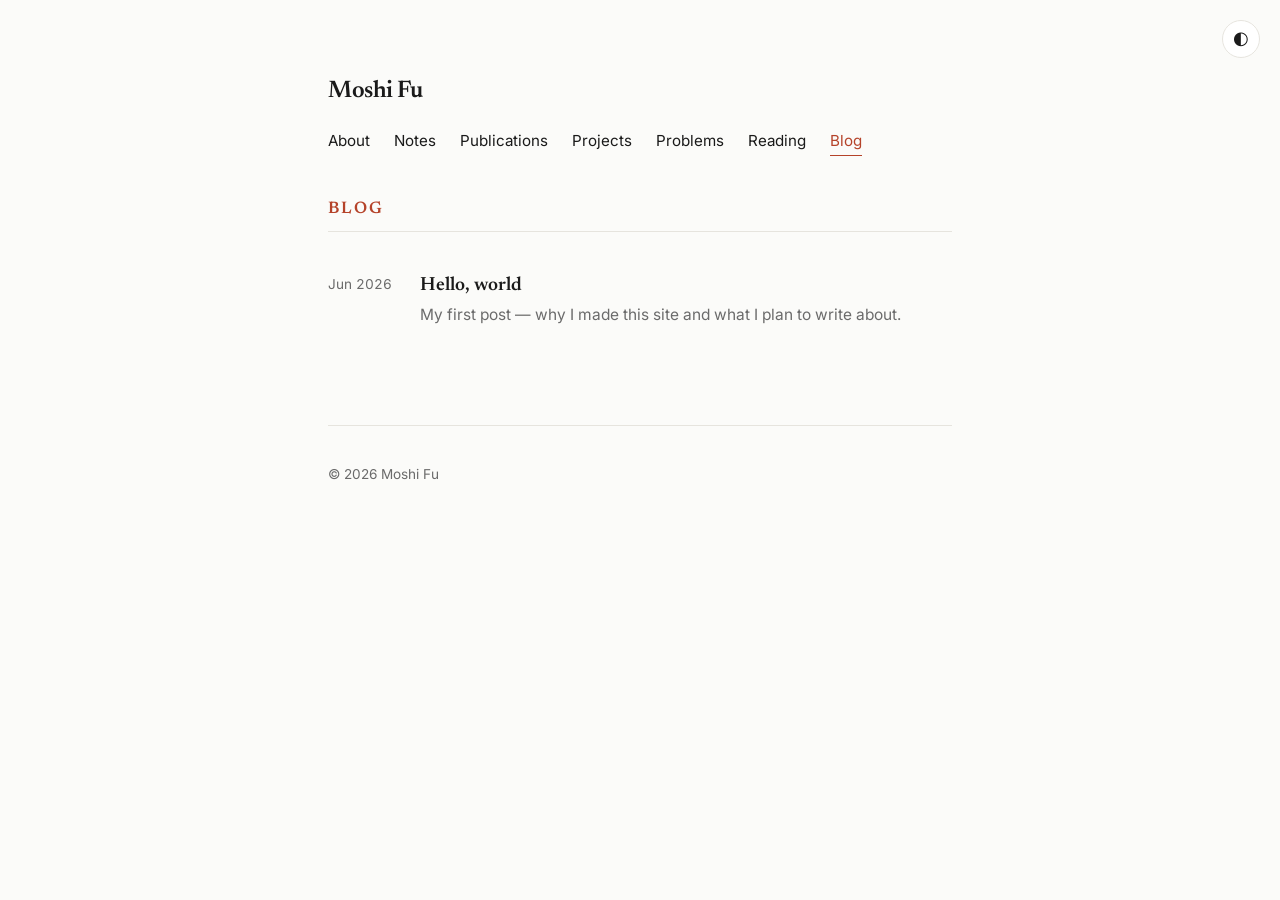
==== blog.html @ 04bdcfa9 "Expand site into multi-page academic profile Add dedicated pages for Notes (LaTeX/MathJax), Publicat" ====
<!DOCTYPE html>
<html lang="en">
<head>
  <meta charset="UTF-8" />
  <meta name="viewport" content="width=device-width, initial-scale=1.0" />
  <title>Blog — Moshi Fu</title>
  <meta name="description" content="Essays and notes by Moshi Fu." />
  <link rel="preconnect" href="https://fonts.googleapis.com" />
  <link rel="preconnect" href="https://fonts.gstatic.com" crossorigin />
  <link
    href="https://fonts.googleapis.com/css2?family=Inter:wght@400;500;600&family=Newsreader:ital,opsz@0,6..72;1,6..72&display=swap"
    rel="stylesheet"
  />
  <link rel="stylesheet" href="assets/style.css" />
</head>
<body>
  <button id="theme-toggle" class="theme-toggle" aria-label="Toggle dark mode">
    <span class="theme-toggle__icon">◐</span>
  </button>

  <main class="container">
    <header class="header header--sub">
      <a href="index.html" class="home-link">Moshi Fu</a>
      <nav class="nav">
        <a href="index.html">About</a>
        <a href="notes.html">Notes</a>
        <a href="publications.html">Publications</a>
        <a href="projects.html">Projects</a>
        <a href="problems.html">Problems</a>
        <a href="reading.html">Reading</a>
        <a href="blog.html" class="is-active">Blog</a>
      </nav>
    </header>

    <section class="section">
      <h2 class="section-title">Blog</h2>
      <ul class="entry-list">
        <li class="entry">
          <div class="entry-meta">Jun 2026</div>
          <div class="entry-body">
            <a class="entry-title" href="blog/hello-world.html">Hello, world</a>
            <p class="entry-desc">
              My first post — why I made this site and what I plan to write
              about.
            </p>
          </div>
        </li>
        <!-- Add more posts here. Copy blog/hello-world.html as a template. -->
      </ul>
    </section>

    <footer class="footer">
      <p>© <span id="year"></span> Moshi Fu</p>
    </footer>
  </main>

  <script src="assets/main.js"></script>
</body>
</html>
---- assets/style.css ----
/* =========================================================
   Minimal personal site — plain CSS, no build step.
   Edit the variables below to change the look quickly.
   ========================================================= */

:root {
  --bg: #fbfbf9;
  --fg: #1a1a1a;
  --muted: #6b6b6b;
  --accent: #b5432a;
  --border: #e6e4de;
  --card: #ffffff;
  --max-width: 42rem;
  --serif: "Newsreader", Georgia, "Times New Roman", serif;
  --sans: "Inter", -apple-system, BlinkMacSystemFont, "Segoe UI", sans-serif;
}

:root[data-theme="dark"] {
  --bg: #121212;
  --fg: #ececec;
  --muted: #9a9a9a;
  --accent: #e8825f;
  --border: #2a2a2a;
  --card: #1b1b1b;
}

* {
  box-sizing: border-box;
}

html {
  scroll-behavior: smooth;
}

body {
  margin: 0;
  background: var(--bg);
  color: var(--fg);
  font-family: var(--sans);
  font-size: 17px;
  line-height: 1.65;
  -webkit-font-smoothing: antialiased;
  transition: background 0.25s ease, color 0.25s ease;
}

.container {
  max-width: var(--max-width);
  margin: 0 auto;
  padding: 4.5rem 1.5rem 6rem;
}

/* ---------- Header ---------- */
.header {
  margin-bottom: 3.5rem;
}

.name {
  font-family: var(--serif);
  font-size: 2.6rem;
  font-weight: 600;
  letter-spacing: -0.02em;
  margin: 0 0 0.5rem;
}

.tagline {
  color: var(--muted);
  font-size: 1.1rem;
  margin: 0 0 1.75rem;
  max-width: 34rem;
}

.nav {
  display: flex;
  flex-wrap: wrap;
  gap: 1.5rem;
  font-size: 0.95rem;
}

.nav a {
  color: var(--fg);
  text-decoration: none;
  border-bottom: 1px solid transparent;
  padding-bottom: 2px;
  transition: border-color 0.15s ease, color 0.15s ease;
}

.nav a:hover {
  color: var(--accent);
  border-color: var(--accent);
}

.nav a.is-active {
  color: var(--accent);
  border-color: var(--accent);
}

/* Sub-page header: name links back home, sits above the nav */
.header--sub {
  margin-bottom: 2.5rem;
}

.home-link {
  font-family: var(--serif);
  font-size: 1.5rem;
  font-weight: 600;
  letter-spacing: -0.02em;
  color: var(--fg);
  text-decoration: none;
  display: inline-block;
  margin-bottom: 1rem;
}

.home-link:hover {
  color: var(--accent);
}

/* ---------- Sections ---------- */
.section {
  margin-bottom: 3.5rem;
  scroll-margin-top: 2rem;
}

.section-title {
  font-family: var(--serif);
  font-size: 1.05rem;
  font-weight: 600;
  text-transform: uppercase;
  letter-spacing: 0.12em;
  color: var(--accent);
  margin: 0 0 1.25rem;
  padding-bottom: 0.5rem;
  border-bottom: 1px solid var(--border);
}

.section p {
  margin: 0 0 1rem;
}

a {
  color: var(--accent);
}

/* ---------- Entry list (projects / blog) ---------- */
.entry-list {
  list-style: none;
  margin: 0;
  padding: 0;
}

.entry {
  display: flex;
  gap: 1.25rem;
  padding: 1.1rem 0;
  border-bottom: 1px solid var(--border);
}

.entry:last-child {
  border-bottom: none;
}

.entry-meta {
  flex: 0 0 4.5rem;
  color: var(--muted);
  font-size: 0.85rem;
  padding-top: 0.2rem;
  font-variant-numeric: tabular-nums;
}

.entry-body {
  flex: 1;
}

.entry-title {
  font-family: var(--serif);
  font-size: 1.2rem;
  font-weight: 600;
  text-decoration: none;
  color: var(--fg);
}

.entry-title:hover {
  color: var(--accent);
}

.entry-desc {
  margin: 0.3rem 0 0.5rem;
  color: var(--muted);
  font-size: 0.97rem;
}

.entry-tags {
  display: flex;
  gap: 0.4rem;
}

.tag {
  font-size: 0.75rem;
  color: var(--muted);
  background: var(--card);
  border: 1px solid var(--border);
  border-radius: 999px;
  padding: 0.1rem 0.6rem;
}

.empty-note {
  color: var(--muted);
  font-style: italic;
}

/* ---------- Contact ---------- */
.contact-list {
  list-style: none;
  display: flex;
  flex-wrap: wrap;
  gap: 1.25rem;
  margin: 0.5rem 0 0;
  padding: 0;
}

.contact-list a {
  text-decoration: none;
  border-bottom: 1px solid transparent;
  transition: border-color 0.15s ease;
}

.contact-list a:hover {
  border-color: var(--accent);
}

/* ---------- Footer ---------- */
.footer {
  margin-top: 4rem;
  padding-top: 1.5rem;
  border-top: 1px solid var(--border);
  color: var(--muted);
  font-size: 0.85rem;
}

/* ---------- Theme toggle ---------- */
.theme-toggle {
  position: fixed;
  top: 1.25rem;
  right: 1.25rem;
  width: 2.4rem;
  height: 2.4rem;
  border-radius: 50%;
  border: 1px solid var(--border);
  background: var(--card);
  color: var(--fg);
  cursor: pointer;
  font-size: 1.1rem;
  line-height: 1;
  display: flex;
  align-items: center;
  justify-content: center;
  transition: background 0.2s ease, transform 0.15s ease;
}

.theme-toggle:hover {
  transform: scale(1.08);
}

/* ---------- Article (blog post) ---------- */
.article {
  font-family: var(--serif);
  font-size: 1.15rem;
  line-height: 1.75;
}

.article h1 {
  font-size: 2rem;
  letter-spacing: -0.02em;
  margin-bottom: 0.25rem;
}

.article .post-date {
  font-family: var(--sans);
  color: var(--muted);
  font-size: 0.9rem;
  margin-bottom: 2rem;
}

.back-link {
  font-family: var(--sans);
  font-size: 0.9rem;
  text-decoration: none;
  display: inline-block;
  margin-bottom: 2.5rem;
}

/* ---------- Responsive ---------- */
@media (max-width: 540px) {
  .container {
    padding: 3rem 1.25rem 4rem;
  }
  .name {
    font-size: 2.1rem;
  }
  .entry {
    flex-direction: column;
    gap: 0.35rem;
  }
  .entry-meta {
    flex-basis: auto;
    padding-top: 0;
  }
}
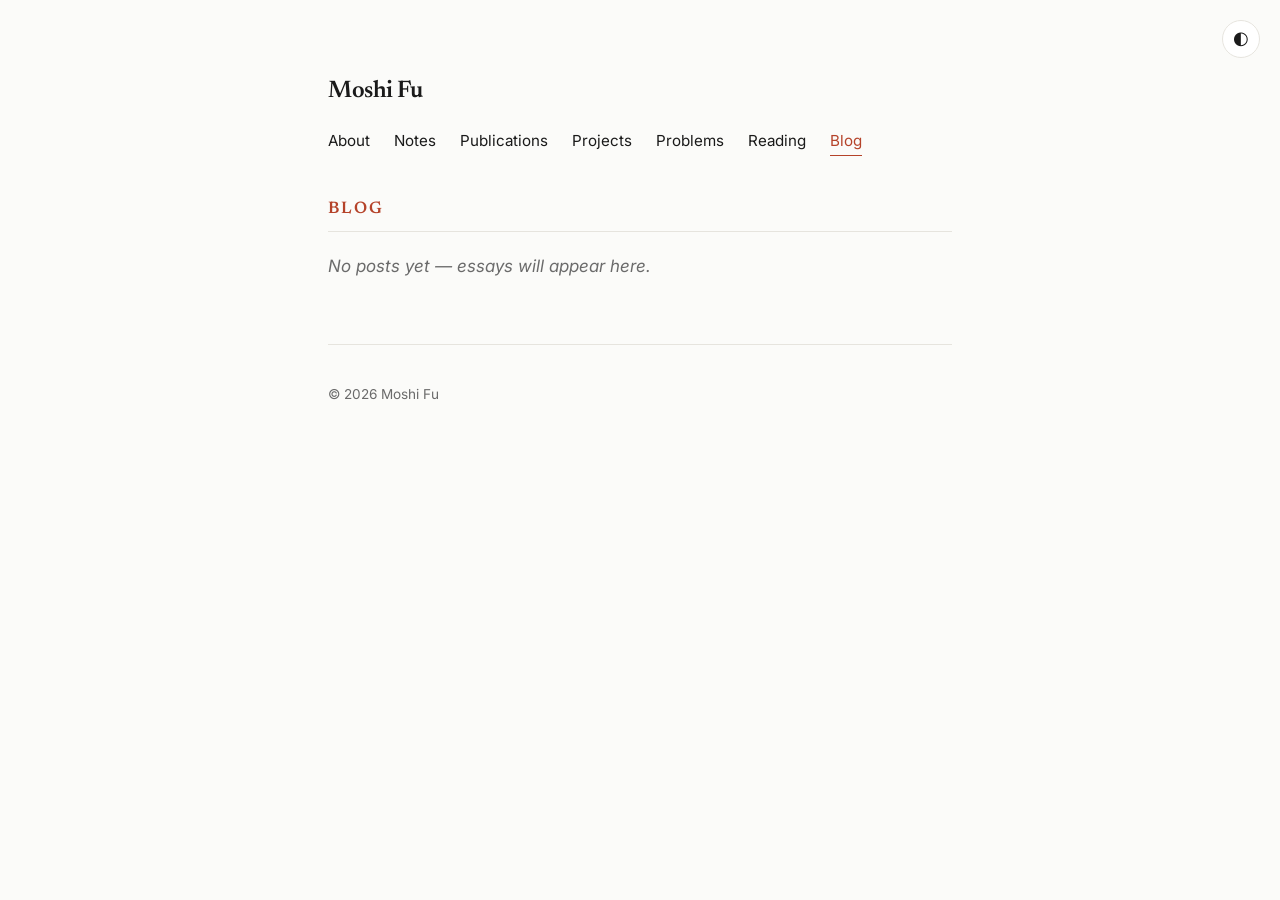
==== commit f114a01a: "Wire notes to direct PDF links; remove example blog post Add a working sample LaTeX note (notes/real" ====
--- a/blog.html
+++ b/blog.html
@@ -34,19 +34,20 @@
 
     <section class="section">
       <h2 class="section-title">Blog</h2>
-      <ul class="entry-list">
-        <li class="entry">
-          <div class="entry-meta">Jun 2026</div>
-          <div class="entry-body">
-            <a class="entry-title" href="blog/hello-world.html">Hello, world</a>
-            <p class="entry-desc">
-              My first post — why I made this site and what I plan to write
-              about.
-            </p>
-          </div>
-        </li>
-        <!-- Add more posts here. Copy blog/hello-world.html as a template. -->
-      </ul>
+      <p class="empty-note">No posts yet — essays will appear here.</p>
+      <!--
+        To add a post, create blog/your-post.html (a simple HTML page; copy the
+        structure of any page here), then link it:
+        <ul class="entry-list">
+          <li class="entry">
+            <div class="entry-meta">Jun 2026</div>
+            <div class="entry-body">
+              <a class="entry-title" href="blog/your-post.html">Post title</a>
+              <p class="entry-desc">One-sentence summary.</p>
+            </div>
+          </li>
+        </ul>
+      -->
     </section>
 
     <footer class="footer">
